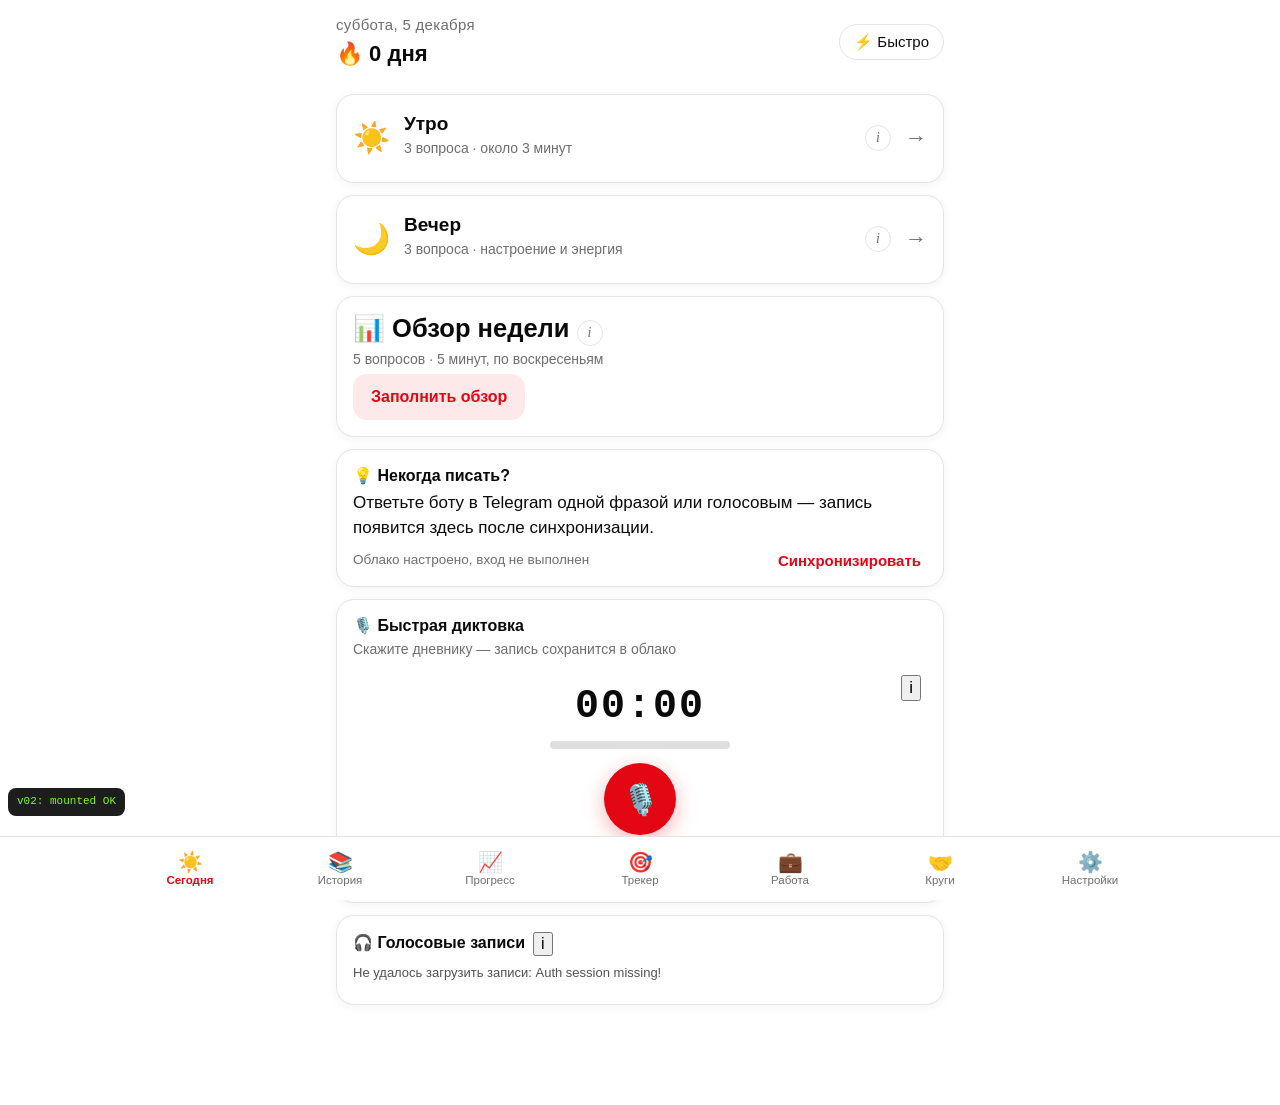
==== pwa-gh/index.html @ a480ac73 "Add files via upload" ====
<!DOCTYPE html>
<html lang="ru">
<head>
<meta charset="utf-8">
<meta name="viewport" content="width=device-width, initial-scale=1, viewport-fit=cover">
<title>Шесть минут с собой</title>
<meta name="description" content="Цифровой дневник на 6 минут в день: утро и вечер, напоминания, серия дней, обзор недели.">
<meta name="theme-color" content="#F6F1E8">
<meta name="apple-mobile-web-app-capable" content="yes">
<meta name="mobile-web-app-capable" content="yes">
<meta name="apple-mobile-web-app-status-bar-style" content="default">
<meta name="apple-mobile-web-app-title" content="6 минут">
<link rel="manifest" href="manifest.webmanifest">
<link rel="apple-touch-icon" href="icons/icon-192.png">
<link rel="icon" type="image/png" sizes="192x192" href="icons/icon-192.png">
<style>
/* «Шесть минут с собой» — стили, mobile-first, iOS-friendly */

:root{
  --bg:#FFFFFF;
  --card:#FFFFFF;
  --ink:#0A0A0A;
  --muted:#6E6E6E;
  --line:#E4E4E4;
  --accent:#E30613;
  --accent-soft:#FDE9E9;
  --ok:#2EA043;
  --danger:#E30613;
  --radius:18px;
  --shadow:0 2px 10px rgba(60,45,30,.06);
  --tab-h:64px;
  --font:-apple-system,BlinkMacSystemFont,"SF Pro Text","Segoe UI",Roboto,"Helvetica Neue",Arial,sans-serif;
  /* v0.6.2: фона внутренних блоков (круги): на пару тонов светлее карточки + подсветка */
  --block:#F4F4F2;
  --block-hi:#EBEBE8;
  --block-line:#E4E4E2;
  --inset:#FFFFFF;
  --inset-hi:#FAFAF8;
}

html[data-theme="light"]{--bg:#FFFFFF;--card:#FFFFFF;--ink:#0A0A0A;--muted:#6E6E6E;--line:#E4E4E4;--accent:#E30613;--accent-soft:#FDE9E9;--shadow:0 2px 10px rgba(0,0,0,.08);color-scheme:light;--block:#F4F4F2;--block-hi:#EBEBE8;--block-line:#E4E4E2;--inset:#FFFFFF;--inset-hi:#FAFAF8}
html[data-theme="dark"]{--bg:#0B0B0B;--card:#161616;--ink:#F5F5F5;--muted:#9C9C9C;--line:#2A2A2A;--accent:#FF2B2B;--accent-soft:#2B1212;--shadow:0 2px 12px rgba(0,0,0,.5);color-scheme:dark;--block:#1D1D1D;--block-hi:#252525;--block-line:#2E2E2E;--inset:#242424;--inset-hi:#2A2A2A}

@media (prefers-color-scheme: dark){
  :root{
    --bg:#0B0B0B;
    --card:#161616;
    --ink:#F5F5F5;
    --muted:#9C9C9C;
    --line:#2A2A2A;
    --accent:#E0975F;
    --accent-soft:#33291F;
    --shadow:0 2px 12px rgba(0,0,0,.35);
    --block:#1D1D1D;
    --block-hi:#252525;
    --block-line:#2E2E2E;
    --inset:#242424;
    --inset-hi:#2A2A2A;
  }
}

*{box-sizing:border-box;-webkit-tap-highlight-color:transparent}
html,body{margin:0;padding:0;height:100%}
body{
  font-family:var(--font);
  background:var(--bg);
  color:var(--ink);
  font-size:17px;
  line-height:1.45;
  overscroll-behavior-y:none;
  padding-top:env(safe-area-inset-top);
}
h1,h2,h3{margin:0;line-height:1.2}
p{margin:.35em 0}
code{background:var(--accent-soft);padding:1px 5px;border-radius:5px;font-size:.92em}
button{font-family:inherit;font-size:inherit}
input,textarea,select{
  font-family:inherit;font-size:16px;color:var(--ink);
  background:var(--bg);border:1px solid var(--line);border-radius:12px;
  padding:12px 14px;width:100%;
}
textarea{resize:vertical;min-height:96px;line-height:1.5}
input:focus,textarea:focus,select:focus{outline:2px solid var(--accent);outline-offset:1px;border-color:transparent}
.muted{color:var(--muted);font-size:15px}
.hint-text{color:var(--muted);font-size:13.5px;margin-top:10px}

/* ── экраны ───────────────────────────────── */
.screen{display:none;min-height:100vh;min-height:100dvh;flex-direction:column}
.screen.active{display:flex}
.content{flex:1;overflow-y:auto;padding:14px 16px calc(var(--tab-h) + env(safe-area-inset-bottom) + 24px);
  -webkit-overflow-scrolling:touch}
#screen-form .content,#screen-quick .content,#screen-done .content{padding-bottom:110px}

/* ── шапка ───────────────────────────────── */
.head{
  display:flex;align-items:center;justify-content:space-between;gap:10px;
  padding:14px 16px 10px;position:sticky;top:0;z-index:5;
  background:linear-gradient(var(--bg) 72%,transparent);
}
.date{font-size:15px;color:var(--muted);letter-spacing:.02em}
.streak{font-size:22px;font-weight:650;margin-top:2px}
.page-title{font-size:22px;font-weight:700}
.ghost-btn{
  background:transparent;border:1px solid var(--line);color:var(--ink);
  border-radius:999px;padding:8px 14px;font-size:15px;cursor:pointer;
}
.ghost-btn.small{padding:6px 11px;font-size:13.5px}
.form-head{justify-content:space-between}
.form-title{font-weight:650;font-size:17px}
.timer{font-variant-numeric:tabular-nums;color:var(--muted);font-size:15px;min-width:44px;text-align:right}
.timer.over{color:var(--danger)}

/* ── карточки ─────────────────────────────── */
.card{
  background:var(--card);border:1px solid var(--line);border-radius:var(--radius);
  padding:16px;margin-bottom:12px;box-shadow:var(--shadow);
}
.card h3{font-size:16px;margin-bottom:6px}
.slot{display:flex;align-items:center;gap:14px;padding:18px 16px;cursor:pointer;transition:transform .12s}
.slot:active{transform:scale(.985)}
.slot.done{opacity:.72}
.slot-emoji{font-size:30px;line-height:1}
.slot-body{flex:1}
.slot-body h2{font-size:19px;font-weight:650}
.slot-sub{color:var(--muted);font-size:14px;margin-top:3px}
.slot-action{font-size:22px;color:var(--muted)}
.slot.done .slot-action{color:var(--ok)}
.memory-label{font-size:13px;color:var(--muted);text-transform:uppercase;letter-spacing:.06em}
.memory-text{font-size:16px;font-style:italic;margin-top:6px}

/* ── кнопки ───────────────────────────────── */
.btn{
  border:none;border-radius:14px;padding:14px 18px;font-size:16px;font-weight:600;
  cursor:pointer;transition:transform .1s,opacity .15s;
}
.btn:active{transform:scale(.98)}
.btn.primary{background:var(--accent);color:#fff}
.btn.secondary{background:var(--accent-soft);color:var(--accent)}
.btn.ghost{background:transparent;border:1px solid var(--line);color:var(--ink);font-weight:500}
.btn.danger{background:transparent;border:1px solid var(--danger);color:var(--danger)}
.btn.wide{width:100%}
.btn-row{display:flex;gap:8px;margin-top:8px;flex-wrap:wrap}
.btn-row .btn{flex:1;min-width:130px}
.link-btn{background:none;border:none;color:var(--accent);font-weight:600;cursor:pointer;font-size:15px}

/* ── нижняя навигация ─────────────────────── */
.tabbar{
  position:fixed;left:0;right:0;bottom:0;height:calc(var(--tab-h) + env(safe-area-inset-bottom));
  padding-bottom:env(safe-area-inset-bottom);
  display:flex;background:var(--card);border-top:1px solid var(--line);z-index:20;
}
.tabbar button{
  flex:1;background:none;border:none;color:var(--muted);
  display:flex;flex-direction:column;align-items:center;justify-content:center;gap:2px;
  font-size:11.5px;cursor:pointer;padding:6px 0;
}
.tabbar button span{font-size:20px;line-height:1}
.tabbar button.active{color:var(--accent);font-weight:600}
.form-bar{gap:10px;padding:10px 16px calc(10px + env(safe-area-inset-bottom))}
.form-bar .btn{flex:1}
.form-bar .btn.primary{flex:1.6}

/* ── форма вопроса ────────────────────────── */
.progress{height:4px;background:var(--line);border-radius:99px;overflow:hidden;margin-bottom:22px}
.progress-bar{height:100%;width:0;background:var(--accent);transition:width .25s}
.q-counter{color:var(--muted);font-size:13.5px;letter-spacing:.05em;text-transform:uppercase}
.q-text{font-size:24px;font-weight:650;margin:10px 0 18px;line-height:1.3}
.q-tools{display:flex;align-items:center;gap:10px;margin-top:12px;flex-wrap:wrap}
.q-hint{color:var(--muted);font-size:13.5px}
.rate-label{display:block;font-size:14px;color:var(--muted);margin:16px 0 8px}
.rate{display:flex;gap:8px}
.rate button{
  flex:1;aspect-ratio:1;border-radius:14px;border:1px solid var(--line);
  background:var(--bg);font-size:17px;color:var(--muted);cursor:pointer;
}
.rate button.on{background:var(--accent);border-color:var(--accent);color:#fff;font-weight:700}
.chips{display:flex;flex-wrap:wrap;gap:8px;margin-top:6px}
.chip{
  border:1px solid var(--line);background:var(--bg);color:var(--ink);
  border-radius:999px;padding:8px 14px;font-size:14.5px;cursor:pointer;
}
.chip.on{background:var(--accent);border-color:var(--accent);color:#fff;font-weight:600}

/* ── история ──────────────────────────────── */
.month-nav{display:flex;align-items:center;justify-content:space-between;margin-bottom:10px;font-weight:600}
.grid-weekdays{display:grid;grid-template-columns:repeat(7,1fr);gap:4px;margin-bottom:4px}
.grid-weekdays div{text-align:center;font-size:11.5px;color:var(--muted);text-transform:uppercase}
.grid-month{display:grid;grid-template-columns:repeat(7,1fr);gap:4px}
.day{
  aspect-ratio:1;border-radius:12px;background:var(--card);border:1px solid var(--line);
  display:flex;flex-direction:column;align-items:center;justify-content:center;gap:3px;
  font-size:14px;cursor:pointer;position:relative;
}
.day.other{opacity:.28}
.day.today{border-color:var(--accent);box-shadow:0 0 0 1px var(--accent) inset}
.day.sel{background:var(--accent-soft)}
.dot{width:7px;height:7px;border-radius:99px;display:inline-block;background:transparent}
.dot.full{background:var(--ok)}
.dot.part{background:var(--accent)}
.dot.frozen{background:#7FA8C9}
.dot.empty{background:var(--line)}
.dot.mood{background:var(--accent)}
.dot.energy{background:#7FA8C9}
.legend{display:flex;gap:14px;flex-wrap:wrap;color:var(--muted);font-size:12.5px;margin:12px 2px}
.legend span{display:flex;align-items:center;gap:5px}
.day-detail{margin-top:8px}
.entry-block{border-top:1px solid var(--line);padding:10px 0}
.entry-block:first-child{border-top:none}
.entry-q{color:var(--muted);font-size:13px;margin-bottom:2px}
.entry-a{font-size:16px;white-space:pre-wrap}
.search-results .card{cursor:pointer}

/* ── статистика ───────────────────────────── */
.stat-cards{display:grid;grid-template-columns:1fr 1fr;gap:10px;margin-bottom:12px}
.card.stat{text-align:center;padding:18px 10px;margin:0}
.card.stat span{font-size:30px;font-weight:700;display:block}
.card.stat label{color:var(--muted);font-size:13px}
.bars{display:flex;align-items:flex-end;gap:4px;height:120px;margin:10px 0 6px}
.bars .bargroup{flex:1;display:flex;flex-direction:column;align-items:center;gap:3px;height:100%;justify-content:flex-end}
.bars .pair{display:flex;gap:2px;align-items:flex-end;height:100%;width:100%;justify-content:center}
.bars i{width:8px;border-radius:3px 3px 0 0;display:block}
.bars i.mood{background:var(--accent)}
.bars i.energy{background:#7FA8C9}
.bars small{font-size:10px;color:var(--muted)}
.tag-stats .row{display:flex;align-items:center;gap:10px;margin:7px 0;font-size:14.5px}
.tag-stats .row b{min-width:110px;font-weight:600}
.tag-stats .row .track{flex:1;height:8px;background:var(--line);border-radius:99px;overflow:hidden}
.tag-stats .row .fill{height:100%;background:var(--accent)}
.tag-stats .row span{color:var(--muted);min-width:26px;text-align:right}

/* ── настройки ────────────────────────────── */
.field{display:flex;align-items:center;justify-content:space-between;gap:12px;margin:9px 0}
.field span{color:var(--muted);font-size:15px;flex:0 0 auto}
.field input,.field select{max-width:180px;text-align:right}
.seg{display:flex;gap:8px;margin:10px 0}
.seg button{flex:1;border:1px solid var(--line);background:var(--card);color:var(--muted);
  border-radius:12px;padding:11px;cursor:pointer;font-weight:600}
.seg button.on{background:var(--accent);border-color:var(--accent);color:#fff}
.code-row{display:flex;gap:10px;align-items:center;margin-top:8px}
.big-code{font-size:26px;letter-spacing:.18em;font-weight:700;padding:10px 16px;flex:1;text-align:center}
.sync-row{display:flex;align-items:center;justify-content:space-between;gap:10px;margin-top:10px}
.sync-state{font-size:13.5px;color:var(--muted)}
.version{color:var(--muted);font-size:12.5px;text-align:center;margin:18px 0 0}

/* ── экран успеха ─────────────────────────── */
.done-content{display:flex;flex-direction:column;align-items:center;justify-content:center;text-align:center;gap:10px}
.done-emoji{font-size:56px}
#done-title{font-size:28px;font-weight:700}
.done-sub{color:var(--muted);font-size:16px;max-width:340px}
.card.quote{font-style:italic;max-width:360px;margin-top:8px}

/* ── всплывающее сообщение ────────────────── */
.flash{
  margin:0 16px 8px;padding:12px 14px;border-radius:14px;font-size:15px;
  background:var(--accent-soft);color:var(--accent);border:1px solid transparent;
}
.flash.err{background:#F7DEDA;color:var(--danger)}
.flash.ok{background:#DDEBDF;color:var(--ok)}

@media (min-width:720px){
  .content{max-width:640px;margin:0 auto;width:100%}
  .head{max-width:640px;margin:0 auto;width:100%}
  .tabbar{justify-content:center}
  .tabbar button{max-width:150px}
}

/* ── кнопка [i] и шторка-инструкция ─────────── */
.info-btn{
  width:26px;height:26px;border-radius:50%;border:1px solid var(--line);
  background:var(--bg);color:var(--muted);font-family:Georgia,"Times New Roman",serif;
  font-style:italic;font-size:14px;line-height:1;cursor:pointer;flex:0 0 auto;
}
.info-btn:active{transform:scale(.94)}
.sheet{position:fixed;inset:0;z-index:60;display:flex;align-items:center;justify-content:center;padding:18px}
.sheet[hidden]{display:none}
.sheet-back{position:absolute;inset:0;background:rgba(0,0,0,.45)}
.sheet-card{
  position:relative;background:var(--card);border:1px solid var(--line);border-radius:20px;
  padding:18px;max-width:520px;width:100%;max-height:80vh;overflow:auto;box-shadow:var(--shadow);
}
.sheet-card h3{margin:4px 0 8px;font-size:18px}
.sheet-card p,.sheet-card li{font-size:15px;margin:.35em 0}
.sheet-card ul{padding-left:18px;margin:.3em 0}
.sheet-card .muted{font-size:13.5px}
.quote-author{color:var(--muted);font-size:13.5px;margin-top:10px;font-style:normal}


.sm-data summary{cursor:pointer;font-weight:700;font-size:17px;line-height:1.3;margin:0 0 2px;list-style-position:inside}
.sm-data-hint{font-weight:400;font-size:13px;opacity:.75}
.sm-data[open] summary{margin-bottom:10px}
</style>
</head>
<body>

<!-- ══════════════ ГЛАВНАЯ / СЕГОДНЯ ══════════════ -->
<section id="screen-today" class="screen active">
  <header class="head">
    <div>
      <div class="date" id="today-date">—</div>
      <div class="streak" id="today-streak">🔥 0</div>
    </div>
    <button class="ghost-btn" id="btn-quick" title="Быстрая запись">⚡ Быстро</button>
  </header>

  <div id="flash" class="flash" hidden></div>

  <main class="content">
    <article class="card slot" id="card-am" data-slot="am">
      <div class="slot-emoji">☀️</div>
      <div class="slot-body">
        <h2>Утро</h2>
        <p class="slot-sub" id="am-sub">3 вопроса · около 3 минут</p>
      </div>
      <button class="info-btn" data-info="am" aria-label="Как пользоваться блоком «Утро»">i</button>
      <div class="slot-action" id="am-action">→</div>
    </article>

    <article class="card slot" id="card-pm" data-slot="pm">
      <div class="slot-emoji">🌙</div>
      <div class="slot-body">
        <h2>Вечер</h2>
        <p class="slot-sub" id="pm-sub">3 вопроса · около 3 минут</p>
      </div>
      <button class="info-btn" data-info="pm" aria-label="Как пользоваться блоком «Вечер»">i</button>
      <div class="slot-action" id="pm-action">→</div>
    </article>

    <!-- v0.7.1: «Сегодня выполнено» — спойлер с прогрессом по задачам (монтирует v02.js) -->
    <div id="donetoday-host"></div>

    <article class="card memory" id="memory-card" hidden>
      <div class="memory-label" id="memory-label">В этот день</div>
      <p class="memory-text" id="memory-text"></p>
    </article>

    <article class="card weekly" id="weekly-card">
      <h2>📊 Обзор недели <button class="info-btn" data-info="weekly" aria-label="Как пользоваться обзором недели">i</button></h2>
      <p class="slot-sub" id="weekly-sub">5 вопросов по воскресеньям</p>
      <button class="btn secondary" id="btn-weekly">Заполнить обзор</button>
    </article>

    <article class="card hint">
      <h3>💡 Некогда писать?</h3>
      <p>Ответьте боту в Telegram одной фразой или голосовым — запись появится здесь после синхронизации.</p>
      <div class="sync-row">
        <span id="sync-state" class="sync-state">Облако не подключено</span>
        <button class="link-btn" id="btn-sync">Синхронизировать</button>
      </div>
    </article>

    <article class="card">
      <h3 style="margin-bottom:4px">🎙️ Быстрая диктовка</h3>
      <p class="slot-sub" style="margin:0 0 10px">Скажите дневнику — запись сохранится в облако</p>
      <div id="voice-host"></div>
    </article>

    <article class="card">
      <h3 style="margin-bottom:8px">🎧 Голосовые записи</h3>
      <div id="voicelist-host"></div>
    </article>
  </main>
</section>

<!-- ══════════════ ФОРМА ══════════════ -->
<section id="screen-form" class="screen">
  <header class="head form-head">
    <button class="ghost-btn" id="btn-form-close">✕</button>
    <div class="form-title" id="form-title">Утро</div>
    <div class="timer" id="form-timer">3:00</div>
  </header>

  <main class="content form-content">
    <div class="progress"><div class="progress-bar" id="form-progress"></div></div>

    <div class="q-step" id="q-step">
      <div class="q-counter" id="q-counter">1 / 3</div>
      <h1 class="q-text" id="q-text">—</h1>
      <textarea id="q-input" rows="4" placeholder="Пишите свободно…"></textarea>
      <div class="q-tools">
        <button class="ghost-btn small" id="btn-mic" title="Голосовой ввод">🎙 Диктовка</button>
        <span class="q-hint" id="q-hint"></span>
      </div>
    </div>

    <div class="q-step" id="rate-step" hidden>
      <h1 class="q-text">Как прошёл день?</h1>
      <label class="rate-label">Настроение</label>
      <div class="rate" id="rate-mood"></div>
      <label class="rate-label">Энергия</label>
      <div class="rate" id="rate-energy"></div>
      <label class="rate-label">Теги</label>
      <div class="chips" id="tag-chips"></div>
    </div>
  </main>

  <footer class="tabbar form-bar">
    <button class="btn ghost" id="btn-prev">Назад</button>
    <button class="btn primary" id="btn-next">Дальше</button>
  </footer>
</section>

<!-- ══════════════ БЫСТРАЯ ЗАПИСЬ ══════════════ -->
<section id="screen-quick" class="screen">
  <header class="head form-head">
    <button class="ghost-btn" id="btn-quick-close">✕</button>
    <div class="form-title">Быстрая запись <button class="info-btn" data-info="quick" aria-label="Как пользоваться быстрой записью">i</button></div>
    <div></div>
  </header>
  <main class="content">
    <p class="muted">Три короткие строки — этого достаточно. Позже можно дополнить.</p>
    <div class="seg" id="quick-slot">
      <button data-slot="am">☀️ Утро</button>
      <button data-slot="pm">🌙 Вечер</button>
    </div>
    <textarea id="quick-1" rows="2" placeholder="Что хорошего сейчас?"></textarea>
    <textarea id="quick-2" rows="2" placeholder="Что важно сегодня?"></textarea>
    <textarea id="quick-3" rows="2" placeholder="Что возьмёшь из сегодня в завтра?"></textarea>
  </main>
  <footer class="tabbar form-bar">
    <button class="btn primary wide" id="btn-quick-save">Сохранить (10 секунд)</button>
  </footer>
</section>

<!-- ══════════════ ИСТОРИЯ ══════════════ -->
<section id="screen-history" class="screen">
  <header class="head">
    <h1 class="page-title">История</h1>
    <input type="search" id="search" placeholder="Поиск…">
  </header>
  <main class="content">
    <div class="month-nav">
      <button class="ghost-btn" id="m-prev">‹</button>
      <div id="m-label">—</div>
      <button class="ghost-btn" id="m-next">›</button>
    </div>
    <div class="grid-weekdays" id="grid-weekdays"></div>
    <div class="grid-month" id="grid-month"></div>
    <div class="legend">
      <span><i class="dot full"></i> оба блока</span>
      <span><i class="dot part"></i> один блок</span>
      <span><i class="dot frozen"></i> заморозка</span>
      <span><i class="dot empty"></i> пусто</span>
    </div>
    <div id="day-detail" class="day-detail" hidden></div>
    <div id="search-results" class="search-results"></div>
  </main>
</section>

<!-- ══════════════ СТАТИСТИКА ══════════════ -->
<section id="screen-stats" class="screen">
  <header class="head"><h1 class="page-title">Прогресс</h1></header>
  <main class="content" id="stats-content">
    <div class="stat-cards">
      <div class="card stat"><span id="stat-streak">0</span><label>серия, дней</label></div>
      <div class="card stat"><span id="stat-longest">0</span><label>рекорд</label></div>
      <div class="card stat"><span id="stat-month">0</span><label>дней за месяц</label></div>
      <div class="card stat"><span id="stat-avg">—</span><label>среднее время</label></div>
    </div>

    <div class="card">
      <h3>Настроение и энергия, 14 дней</h3>
      <div class="bars" id="bars-chart"></div>
      <div class="legend"><span><i class="dot mood"></i> настроение</span><span><i class="dot energy"></i> энергия</span></div>
    </div>

    <div class="card">
      <h3>Темы записей</h3>
      <div id="top-tags" class="tag-stats"></div>
    </div>

    <div class="card">
      <h3>Когда вы реально пишете</h3>
      <div id="hour-hist" class="tag-stats"></div>
    </div>
    <div class="card">
      <h3>Привычки и активность (v0.2)</h3>
      <div id="stats-host"></div>
    </div>
  </main>
</section>

<!-- ══════════════ НАСТРОЙКИ ══════════════ -->
<section id="screen-settings" class="screen">
  <header class="head"><h1 class="page-title">Настройки</h1></header>
  <main class="content">

    <div class="card">
      <h3>👤 Облако (Supabase)</h3>
      <p class="muted" id="auth-status">Не подключено — записи хранятся только на этом устройстве.</p>
      <div id="auth-box">
        <input type="email" id="auth-email" placeholder="ваша@почта.ру" autocomplete="email" inputmode="email">
        <button class="btn primary" id="btn-login">Войти по ссылке на почту</button>
        <input type="password" id="auth-pass" placeholder="Пароль (запасной вход, если письмо не доходит)" autocomplete="current-password">
        <button class="btn secondary" id="btn-login-pass">Войти с паролем</button>
      </div>
      <button class="btn ghost" id="btn-logout" hidden>Выйти</button>
      <p class="hint-text">Magic link: пароль не нужен. Если письмо не доходит (спа-фильтры ya.ru), создайте пользователя в Supabase → Authentication → Users → Add user (галка auto-confirm) и входите паролем.</p>
    </div>

    <div class="card">
      <h3>🤖 Telegram-бот</h3>
      <p class="muted">Код для привязки (живёт 15 минут). Отправьте боту: <code>/link КОД</code></p>
      <div class="code-row">
        <code id="link-code" class="big-code">—</code>
        <button class="btn secondary" id="btn-gen-code">Создать код</button>
      </div>
      <p class="hint-text" id="link-note"></p>
    </div>

    <div class="card">
      <h3>⏰ Напоминания</h3>
      <label class="field"><span>Будни, утро</span><input type="time" id="set-wd-am"></label>
      <label class="field"><span>Будни, вечер</span><input type="time" id="set-wd-pm"></label>
      <label class="field"><span>Выходные, утро</span><input type="time" id="set-we-am"></label>
      <label class="field"><span>Выходные, вечер</span><input type="time" id="set-we-pm"></label>
      <label class="field"><span>Догонять через, мин</span><input type="number" id="set-followup" min="0" max="240" step="15"></label>
      <label class="field"><span>Часовой пояс</span><input type="text" id="set-tz" readonly></label>
      <label class="field"><span>Пауза до (отпуск)</span><input type="date" id="set-vacation"></label>
      <label class="field"><span>Ротация вопросов</span>
        <select id="set-rotation">
          <option value="fixed">Всегда одинаковые</option>
          <option value="random">Случайные варианты</option>
          <option value="weekly">Менять раз в неделю</option>
        </select>
      </label>
      <button class="btn primary" id="btn-save-settings">Сохранить и перепланировать</button>
    </div>

    <div class="card">
      <h3>📅 Календарь (Google / Apple)</h3>
      <p class="muted">Файл .ics с ежедневными событиями «6 минут». Импорт: iPhone — открыть файл → «Добавить всё»; Google Calendar — Настройки → Импорт.</p>
      <button class="btn secondary" id="btn-ics">Скачать .ics</button>
    </div>

    <div class="card">
      <h3>📱 На домашний экран iPhone</h3>
      <p class="muted">Safari → кнопка «Поделиться» → «На экран Домой». После этого приложение открывается в полноэкранном режиме и работает офлайн.</p>
      <p class="hint-text">Для автозапуска по расписанию добавьте в «Команды» (Shortcuts) автоматизацию: Время → «Открыть URL» → адрес этого приложения.</p>
    </div>

    <div class="card">
      <details class="sm-data">
        <summary>💾 Данные: экспорт и импорт <span class="sm-data-hint">· для продвинутых, нажмите, чтобы раскрыть</span></summary>
        <div class="btn-row">
          <button class="btn secondary" id="btn-export-json">Экспорт JSON</button>
          <button class="btn secondary" id="btn-export-csv">Экспорт CSV</button>
        </div>
        <div class="btn-row">
          <button class="btn secondary" id="btn-export-md">Экспорт Markdown</button>
          <label class="btn secondary file-label">Импорт JSON<input type="file" id="file-import" accept="application/json" hidden></label>
        </div>
      </details>
      <div class="btn-row">
        <button class="btn ghost" id="btn-freeze">🧊 Заморозить сегодня</button>
        <button class="btn danger" id="btn-wipe">Стереть всё</button>
      </div>
    </div>

    <p class="version">v0.1 · данные на устройстве + Supabase · <span id="build-info"></span></p>
  </main>
</section>

<!-- ══════════════ ЭКРАН УСПЕХА ══════════════ -->
<section id="screen-done" class="screen">
  <main class="content done-content">
    <div class="done-emoji" id="done-emoji">✅</div>
    <h1 id="done-title">Готово</h1>
    <p class="done-sub" id="done-sub"></p>
    <div class="card quote"><span id="done-quote"></span><div class="quote-author" id="done-quote-author"></div></div>
    <button class="btn primary wide" id="btn-done-close">Вернуться</button>
  </main>
</section>

<!-- ══════════════ ЭКРАН ТРЕКЕР (v0.2) ══════════════ -->
<section id="screen-tracker" class="screen">
  <header class="head"><h1 class="page-title">Трекер</h1></header>
  <main class="content">
    <div class="card"><div id="habits-host"></div></div>
    <div class="card"><div id="focus-host"></div></div>
    <div class="card"><div id="tasks-host"></div></div>
    <div class="card"><div id="theory-host"></div></div>
  </main>
</section>

<!-- ══════════════ ЭКРАН РАБОТА (v0.2.1) ══════════════ -->
<section id="screen-work" class="screen">
  <header class="head"><h1 class="page-title">Работа</h1></header>
  <main class="content">
    <div class="card"><div id="work-host"></div></div>
  </main>
</section>

<!-- ══════════════ ЭКРАН КРУГИ (v0.5) ══════════════ -->
<section id="screen-circles" class="screen">
  <header class="head"><h1 class="page-title">Круги</h1></header>
  <main class="content">
    <div class="card"><div id="circles-host"></div></div>
  </main>
</section>

<!-- ══════════════ ШТОРКА-ИНСТРУКЦИЯ ══════════════ -->
<section id="info-sheet" class="sheet" hidden>
  <div class="sheet-back" id="info-back"></div>
  <div class="sheet-card">
    <button class="ghost-btn" id="info-close">✕ Закрыть</button>
    <div id="info-body"></div>
  </div>
</section>

<!-- ══════════════ НИЖНЯЯ НАВИГАЦИЯ ══════════════ -->
<nav class="tabbar" id="tabbar">
  <button data-tab="today" class="active"><span>☀️</span>Сегодня</button>
  <button data-tab="history"><span>📚</span>История</button>
  <button data-tab="stats"><span>📈</span>Прогресс</button>
  <button data-tab="tracker"><span>🎯</span>Трекер</button>
  <button data-tab="work"><span>💼</span>Работа</button>
  <button data-tab="circles"><span>🤝</span>Круги</button>
  <button data-tab="settings"><span>⚙️</span>Настройки</button>
</nav>

<script defer src="js/bundle.js?v=025"></script>
<script defer src="js/v02.js?v=035"></script>
</body>
</html>
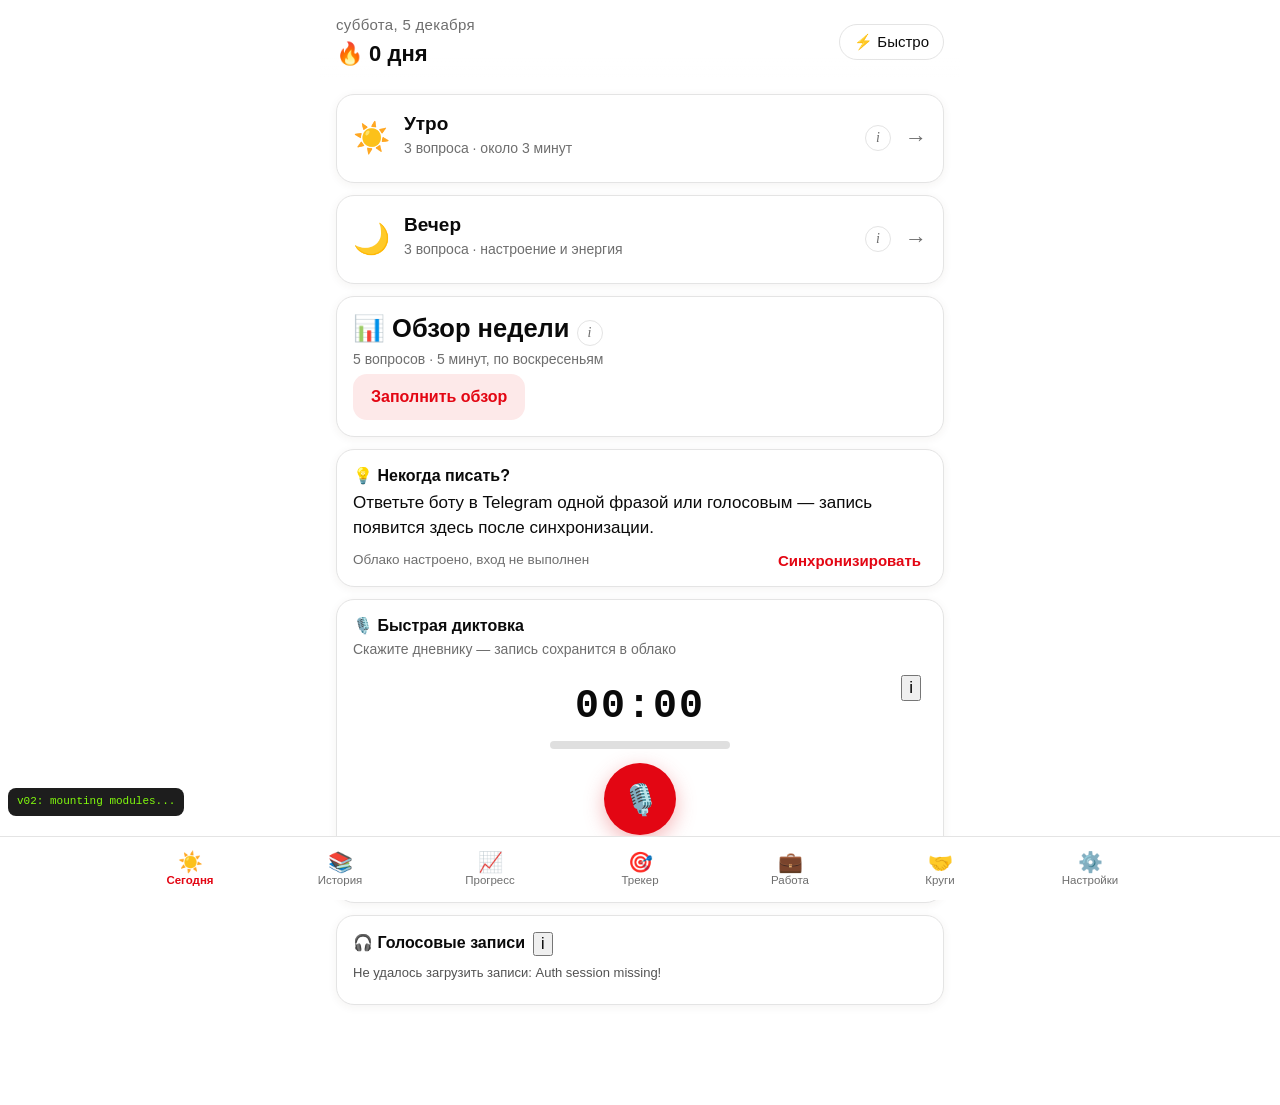
==== commit 44a9e619: "Add files via upload" ====
--- a/pwa-gh/index.html
+++ b/pwa-gh/index.html
@@ -288,6 +288,10 @@
 .sm-data summary{cursor:pointer;font-weight:700;font-size:17px;line-height:1.3;margin:0 0 2px;list-style-position:inside}
 .sm-data-hint{font-weight:400;font-size:13px;opacity:.75}
 .sm-data[open] summary{margin-bottom:10px}
+
+.auth-actions{display:flex;align-items:center;gap:12px;margin-top:12px;padding-top:12px;border-top:1px dashed var(--line,#3a3a3a)}
+.btn.auth-compact{padding:9px 16px;font-size:13.5px;border-radius:10px;width:auto}
+.auth-link{background:none;border:0;padding:4px 2px;font-size:12.5px;color:var(--muted,#9a9a9a);text-decoration:underline;cursor:pointer}
 </style>
 </head>
 <body>
@@ -489,12 +493,14 @@
       <p class="muted" id="auth-status">Не подключено — записи хранятся только на этом устройстве.</p>
       <div id="auth-box">
         <input type="email" id="auth-email" placeholder="ваша@почта.ру" autocomplete="email" inputmode="email">
-        <button class="btn primary" id="btn-login">Войти по ссылке на почту</button>
-        <input type="password" id="auth-pass" placeholder="Пароль (запасной вход, если письмо не доходит)" autocomplete="current-password">
-        <button class="btn secondary" id="btn-login-pass">Войти с паролем</button>
+        <input type="password" id="auth-pass" placeholder="Пароль (минимум 6 символов)" autocomplete="current-password">
+        <div class="auth-actions">
+          <button class="btn auth-compact" id="btn-login-pass">Войти с паролем</button>
+          <button class="auth-link" id="btn-login" title="Magic link: на почту придёт одноразовая ссылка для входа без пароля">или войти по ссылке на почту</button>
+        </div>
       </div>
       <button class="btn ghost" id="btn-logout" hidden>Выйти</button>
-      <p class="hint-text">Magic link: пароль не нужен. Если письмо не доходит (спа-фильтры ya.ru), создайте пользователя в Supabase → Authentication → Users → Add user (галка auto-confirm) и входите паролем.</p>
+      <p class="hint-text">«Ссылка на почту» — magic link: письмо с одноразовой ссылкой, пароль не нужен. Если письмо не доходит (спа-фильтры ya.ru) — войдите с паролем.</p>
     </div>
 
     <div class="card">
@@ -619,6 +625,6 @@
 </nav>
 
 <script defer src="js/bundle.js?v=025"></script>
-<script defer src="js/v02.js?v=035"></script>
+<script defer src="js/v02.js?v=037"></script>
 </body>
 </html>
